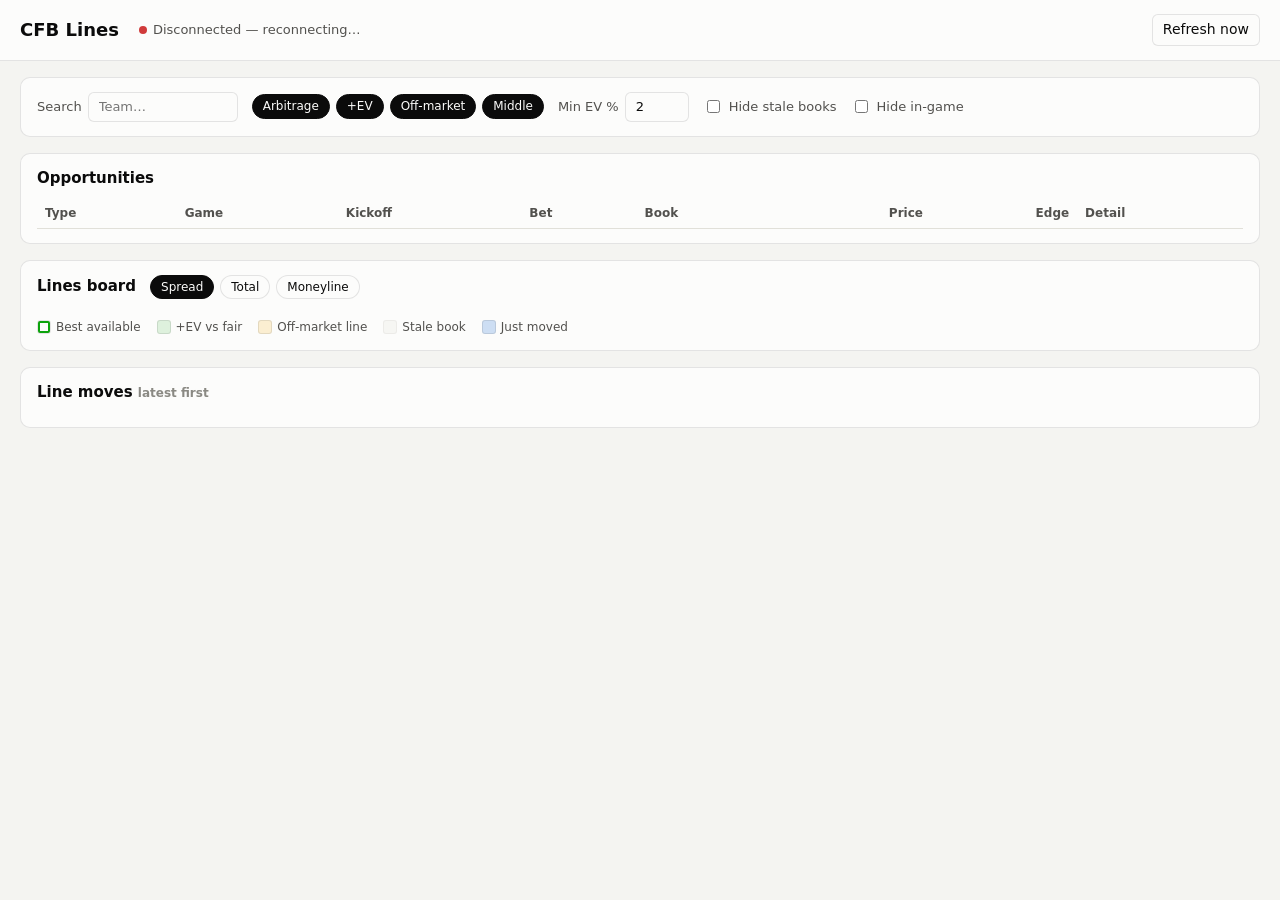
==== cfb_lines/static/index.html @ 077679c7 "Add real-time college football lines dashboard Polls The Odds API for NCAAF spreads, totals and mone" ====
<!doctype html>
<html lang="en">
<head>
<meta charset="utf-8">
<meta name="viewport" content="width=device-width, initial-scale=1">
<title>CFB Lines</title>
<style>
:root {
  color-scheme: light;
  --bg: #f4f4f1;
  --surface: #fcfcfb;
  --surface-2: #f0efea;
  --text: #0b0b0b;
  --text-2: #52514e;
  --muted: #8a8983;
  --grid: #e1e0d9;
  --border: rgba(11, 11, 11, 0.10);
  --accent: #2a78d6;
  --good: #0ca30c;
  --good-text: #006300;
  --good-wash: rgba(12, 163, 12, 0.12);
  --warning: #fab219;
  --warning-wash: rgba(250, 178, 25, 0.18);
  --serious: #ec835a;
  --critical: #d03b3b;
  --flash: rgba(42, 120, 214, 0.22);
}
@media (prefers-color-scheme: dark) {
  :root:not([data-theme="light"]) {
    color-scheme: dark;
    --bg: #121211;
    --surface: #1a1a19;
    --surface-2: #232321;
    --text: #f0efec;
    --text-2: #c3c2b7;
    --muted: #8a8983;
    --grid: #2c2c2a;
    --border: rgba(255, 255, 255, 0.10);
    --accent: #3987e5;
    --good-text: #0ca30c;
    --good-wash: rgba(12, 163, 12, 0.18);
    --warning-wash: rgba(250, 178, 25, 0.14);
    --flash: rgba(57, 135, 229, 0.30);
  }
}
* { box-sizing: border-box; }
body {
  margin: 0; background: var(--bg); color: var(--text);
  font: 14px/1.4 system-ui, -apple-system, "Segoe UI", sans-serif;
  font-variant-numeric: tabular-nums;
}
header {
  display: flex; flex-wrap: wrap; align-items: center; gap: 12px 20px;
  padding: 14px 20px; background: var(--surface); border-bottom: 1px solid var(--border);
  position: sticky; top: 0; z-index: 5;
}
h1 { font-size: 18px; margin: 0; }
h2 { font-size: 15px; margin: 0 0 10px; }
.status { display: flex; flex-wrap: wrap; gap: 6px 16px; color: var(--text-2); font-size: 13px; }
.status b { color: var(--text); font-weight: 600; }
.dot { display: inline-block; width: 8px; height: 8px; border-radius: 50%; margin-right: 6px; background: var(--muted); }
.dot.live { background: var(--good); }
.dot.err { background: var(--critical); }
.spacer { flex: 1; }
button, input, select {
  font: inherit; color: var(--text); background: var(--surface);
  border: 1px solid var(--border); border-radius: 6px; padding: 5px 10px;
}
button { cursor: pointer; }
button:hover { background: var(--surface-2); }
main { padding: 16px 20px 40px; display: grid; grid-template-columns: minmax(0, 1fr); gap: 16px; }
.card { background: var(--surface); border: 1px solid var(--border); border-radius: 10px; padding: 14px 16px; }
.alert { border-color: var(--critical); color: var(--critical); }
.filters { display: flex; flex-wrap: wrap; gap: 8px 14px; align-items: center; }
.filters label { display: flex; align-items: center; gap: 6px; color: var(--text-2); font-size: 13px; }
.chips { display: flex; gap: 6px; flex-wrap: wrap; }
.chip { border-radius: 999px; padding: 3px 10px; font-size: 12px; }
.chip[aria-pressed="true"] { background: var(--text); color: var(--surface); border-color: var(--text); }
.scroll { overflow-x: auto; }
table { border-collapse: collapse; width: 100%; }
th, td { padding: 6px 8px; text-align: left; border-bottom: 1px solid var(--grid); white-space: nowrap; }
th { font-size: 12px; font-weight: 600; color: var(--text-2); position: sticky; top: 0; background: var(--surface); }
td.num, th.num { text-align: right; }
.sub { color: var(--muted); font-size: 12px; }
.badge {
  display: inline-flex; align-items: center; gap: 4px; padding: 1px 7px; border-radius: 4px;
  font-size: 11px; font-weight: 700; letter-spacing: .02em; border: 1px solid currentColor;
}
.badge.ARB { color: var(--good-text); }
.badge.EV { color: var(--accent); }
.badge.OFF_MARKET { color: var(--serious); }
.badge.MIDDLE { color: var(--text-2); }
.badge.LIVE { color: var(--critical); }
.stale-tag { color: var(--muted); font-size: 12px; }
.edge { font-weight: 700; }
.edge.pos { color: var(--good-text); }
/* lines board */
.board td.game { min-width: 210px; }
.board td.cell { text-align: center; min-width: 78px; border-left: 1px solid var(--grid); }
.board tr.top td { border-bottom: none; padding-bottom: 1px; }
.board tr.bottom td { padding-top: 1px; }
.board tr.bottom td.game, .board tr.top td.game { padding-left: 8px; }
.cell .pt { display: block; font-weight: 600; }
.cell .pr { display: block; color: var(--text-2); font-size: 12px; }
.cell.best { box-shadow: inset 0 0 0 2px var(--good); }
.cell.ev { background: var(--good-wash); }
.cell.off { background: var(--warning-wash); }
.cell.stale { opacity: .45; }
.cell.flash { animation: flash 2.5s ease-out; }
@keyframes flash { from { background: var(--flash); } }
.fair { color: var(--text-2); }
.legend { display: flex; flex-wrap: wrap; gap: 6px 16px; font-size: 12px; color: var(--text-2); margin-top: 10px; }
.sw { display: inline-block; width: 14px; height: 14px; border-radius: 3px; vertical-align: -3px; margin-right: 5px; border: 1px solid var(--border); }
.moves { max-height: 320px; overflow-y: auto; }
.up { color: var(--good-text); }
.down { color: var(--critical); }
.empty { color: var(--muted); padding: 10px 0; }
@media (max-width: 640px) {
  header, main { padding-left: 16px; padding-right: 16px; }
}
</style>
</head>
<body>
<header>
  <h1>CFB Lines</h1>
  <div class="status" id="status"><span><span class="dot"></span>Connecting…</span></div>
  <div class="spacer"></div>
  <button id="refresh" title="Poll the feed now (ignores the credit reserve)">Refresh now</button>
</header>

<main>
  <div class="card alert" id="alert" hidden></div>

  <section class="card">
    <div class="filters">
      <label>Search <input id="q" type="search" placeholder="Team…" size="14"></label>
      <div class="chips" id="typeChips" aria-label="Opportunity types"></div>
      <label>Min EV % <input id="minEv" type="number" step="0.5" min="0" value="2" style="width:64px"></label>
      <label><input id="hideStale" type="checkbox"> Hide stale books</label>
      <label><input id="hideLive" type="checkbox"> Hide in-game</label>
    </div>
  </section>

  <section class="card">
    <h2>Opportunities <span class="sub" id="oppCount"></span></h2>
    <div class="scroll">
      <table id="opps">
        <thead><tr>
          <th>Type</th><th>Game</th><th>Kickoff</th><th>Bet</th><th>Book</th>
          <th class="num">Price</th><th class="num">Edge</th><th>Detail</th>
        </tr></thead>
        <tbody></tbody>
      </table>
    </div>
  </section>

  <section class="card">
    <div class="filters" style="margin-bottom:10px">
      <h2 style="margin:0">Lines board</h2>
      <div class="chips" id="marketChips" aria-label="Market"></div>
    </div>
    <div class="scroll"><table class="board" id="board"></table></div>
    <div class="legend">
      <span><span class="sw" style="box-shadow:inset 0 0 0 2px var(--good)"></span>Best available</span>
      <span><span class="sw" style="background:var(--good-wash)"></span>+EV vs fair</span>
      <span><span class="sw" style="background:var(--warning-wash)"></span>Off-market line</span>
      <span><span class="sw" style="opacity:.45;background:var(--surface-2)"></span>Stale book</span>
      <span><span class="sw" style="background:var(--flash)"></span>Just moved</span>
    </div>
  </section>

  <section class="card">
    <h2>Line moves <span class="sub">latest first</span></h2>
    <div class="moves scroll"><table id="moves"><tbody></tbody></table></div>
  </section>
</main>

<script>
const TYPES = [
  ["ARB", "Arbitrage"], ["EV", "+EV"], ["OFF_MARKET", "Off-market"], ["MIDDLE", "Middle"],
];
const MARKETS = [["spreads", "Spread"], ["totals", "Total"], ["h2h", "Moneyline"]];
const MARKET_NAME = Object.fromEntries(MARKETS);

const state = {
  data: null,
  types: new Set(["ARB", "EV", "OFF_MARKET", "MIDDLE"]),
  market: "spreads",
  prevCells: new Map(),
};
try {
  const saved = JSON.parse(localStorage.getItem("cfb-lines-prefs") || "{}");
  if (saved.types) state.types = new Set(saved.types);
  if (saved.market) state.market = saved.market;
} catch (e) {}
function savePrefs() {
  try {
    localStorage.setItem("cfb-lines-prefs", JSON.stringify({ types: [...state.types], market: state.market }));
  } catch (e) {}
}

const $ = (id) => document.getElementById(id);
const esc = (s) => String(s).replace(/[&<>"]/g, (c) => ({ "&": "&amp;", "<": "&lt;", ">": "&gt;", '"': "&quot;" })[c]);
const fmtPrice = (p) => (p == null ? "" : p > 0 ? `+${p}` : `${p}`);
const fmtPoint = (p) => (p == null ? "" : p === 0 ? "PK" : p > 0 ? `+${p}` : `${p}`);
const fmtTime = (iso) => new Date(iso).toLocaleString([], { weekday: "short", hour: "numeric", minute: "2-digit" });
function ago(iso) {
  if (!iso) return "never";
  const s = Math.max(0, Math.round((Date.now() - new Date(iso)) / 1000));
  return s < 60 ? `${s}s ago` : `${Math.floor(s / 60)}m ${s % 60}s ago`;
}

function chips(el, items, isOn, onClick) {
  el.innerHTML = "";
  for (const [key, label] of items) {
    const b = document.createElement("button");
    b.className = "chip";
    b.textContent = label;
    b.setAttribute("aria-pressed", isOn(key));
    b.onclick = () => { onClick(key); render(); };
    el.appendChild(b);
  }
}

function filters() {
  return {
    q: $("q").value.trim().toLowerCase(),
    minEv: parseFloat($("minEv").value || "0") / 100,
    hideStale: $("hideStale").checked,
    hideLive: $("hideLive").checked,
  };
}

function gameVisible(g, f) {
  if (f.hideLive && g.live) return false;
  return !f.q || `${g.home} ${g.away}`.toLowerCase().includes(f.q);
}

function renderStatus() {
  const st = state.data.status;
  const bits = [];
  const ok = !st.last_error && !st.paused;
  bits.push(`<span><span class="dot ${ok ? "live" : "err"}"></span><b>${esc(st.provider)}</b></span>`);
  bits.push(`<span>Updated <b id="age">${ago(st.last_poll)}</b> · every ${st.poll_seconds}s</span>`);
  bits.push(`<span><b>${state.data.games.length}</b> games · <b>${state.data.books.length}</b> books</span>`);
  if (st.credits_remaining != null) {
    bits.push(`<span>API credits left <b>${st.credits_remaining.toLocaleString()}</b> (${st.fetch_cost}/poll)</span>`);
  }
  $("status").innerHTML = bits.join("");
  const alert = st.paused || (st.last_error && `Last poll failed: ${st.last_error}`);
  $("alert").hidden = !alert;
  $("alert").textContent = alert || "";
}

function renderOpps(f) {
  const games = new Map(state.data.games.map((g) => [g.id, g]));
  const rows = state.data.opportunities.filter((o) => {
    if (!state.types.has(o.type)) return false;
    if (!gameVisible(games.get(o.game_id), f)) return false;
    if (f.hideStale && o.legs.some((l) => l.stale)) return false;
    if (o.type === "EV" && o.edge < f.minEv) return false;
    return true;
  });
  $("oppCount").textContent = `${rows.length} shown`;
  const tbody = $("opps").querySelector("tbody");
  if (!rows.length) {
    tbody.innerHTML = `<tr><td colspan="8" class="empty">Nothing matches the current filters.</td></tr>`;
    return;
  }
  tbody.innerHTML = rows.map((o) => {
    const legs = o.legs;
    const label = TYPES.find((t) => t[0] === o.type)[1];
    const edge = o.type === "OFF_MARKET" || o.type === "MIDDLE" ? `${o.edge} pts` : `${(o.edge * 100).toFixed(2)}%`;
    const legCell = (fn) => legs.map(fn).join("<br>");
    return `<tr>
      <td><span class="badge ${o.type}">${label}</span>${o.live ? ' <span class="badge LIVE">LIVE</span>' : ""}</td>
      <td>${esc(o.matchup)}<div class="sub">${MARKET_NAME[o.market]}</div></td>
      <td class="sub">${fmtTime(o.commence_time)}</td>
      <td>${legCell((l) => esc(l.label))}</td>
      <td>${legCell((l) => esc(l.book_title) + (l.stale ? ' <span class="stale-tag" title="Book has not updated recently">⏱ stale</span>' : ""))}</td>
      <td class="num">${legCell((l) => fmtPrice(l.price))}</td>
      <td class="num edge ${o.type === "ARB" || o.type === "EV" ? "pos" : ""}">${edge}</td>
      <td class="sub">${esc(o.detail)}</td>
    </tr>`;
  }).join("");
}

function renderBoard(f) {
  const m = state.market;
  const books = state.data.books.filter((b) => !f.hideStale || state.data.games.some((g) => g.books[b.key] && !g.books[b.key].stale));
  const evThreshold = f.minEv;
  const offKeys = new Set(
    state.data.opportunities.filter((o) => o.type === "OFF_MARKET" && o.market === m)
      .map((o) => `${o.game_id}|${o.legs[0].book}`)
  );
  const sides = m === "totals" ? ["over", "under"] : ["away", "home"];
  let html = `<thead><tr><th>Game</th><th class="num">Fair</th>${books.map((b) => `<th style="text-align:center">${esc(b.title)}</th>`).join("")}</tr></thead><tbody>`;
  const nextCells = new Map();
  const visible = state.data.games.filter((g) => gameVisible(g, f));
  for (const g of visible) {
    const cons = g.consensus[m] || {};
    sides.forEach((side, i) => {
      const name = side === "over" ? "Over" : side === "under" ? "Under" : side === "home" ? g.home : g.away;
      const isA = side === "home" || side === "over";
      const fairPrice = isA ? cons.fair_price_a : cons.fair_price_b;
      let fairPt = "";
      if (m === "spreads" && cons.line != null) fairPt = fmtPoint(isA ? cons.line : -cons.line);
      if (m === "totals" && cons.line != null) fairPt = cons.line;
      const gameCell = i === 0
        ? `<td class="game" rowspan="1">${esc(name)} ${g.live ? '<span class="badge LIVE">LIVE</span>' : ""}<div class="sub">${fmtTime(g.commence_time)}</div></td>`
        : `<td class="game">${esc(name)}</td>`;
      html += `<tr class="${i === 0 ? "top" : "bottom"}">${gameCell}
        <td class="num fair" title="${esc(cons.fair_source || "")}">${fairPt} ${fairPrice != null ? fmtPrice(fairPrice) : "–"}</td>`;
      for (const b of books) {
        const bk = g.books[b.key];
        const q = bk && bk.markets[m] && bk.markets[m][side];
        if (!q || (f.hideStale && bk.stale)) { html += `<td class="cell sub">–</td>`; continue; }
        const key = `${g.id}|${b.key}|${m}|${side}`;
        const val = `${q.point}|${q.price}`;
        nextCells.set(key, val);
        const prev = state.prevCells.get(key);
        const cls = ["cell"];
        if ((cons.best && cons.best[side] || []).includes(b.key)) cls.push("best");
        if (q.ev != null && q.ev >= evThreshold) cls.push("ev");
        if (offKeys.has(`${g.id}|${b.key}`)) cls.push("off");
        if (bk.stale) cls.push("stale");
        if (prev !== undefined && prev !== val) cls.push("flash");
        const title = `${b.title} · updated ${ago(bk.last_update)}${q.ev != null ? ` · EV ${(q.ev * 100).toFixed(1)}%` : ""}`;
        html += `<td class="${cls.join(" ")}" title="${esc(title)}">
          ${m === "h2h" ? "" : `<span class="pt">${m === "spreads" ? fmtPoint(q.point) : q.point}</span>`}
          <span class="${m === "h2h" ? "pt" : "pr"}">${fmtPrice(q.price)}</span></td>`;
      }
      html += `</tr>`;
    });
  }
  if (!visible.length) html += `<tr><td colspan="${books.length + 2}" class="empty">No games.</td></tr>`;
  $("board").innerHTML = html + "</tbody>";
  state.prevCells = nextCells;
}

function renderMoves(f) {
  const rows = state.data.recent_moves.filter((mv) => !f.q || mv.matchup.toLowerCase().includes(f.q)).slice(0, 60);
  const tbody = $("moves").querySelector("tbody");
  if (!rows.length) { tbody.innerHTML = `<tr><td class="empty">No moves yet.</td></tr>`; return; }
  tbody.innerHTML = rows.map((mv) => {
    const pt = (p) => (mv.market === "spreads" ? fmtPoint(p) : p ?? "");
    const dir = mv.to.price > mv.from.price ? "up" : mv.to.price < mv.from.price ? "down" : "";
    return `<tr>
      <td class="sub">${new Date(mv.t).toLocaleTimeString()}</td>
      <td>${esc(mv.matchup)}</td>
      <td>${esc(mv.book_title)}</td>
      <td>${MARKET_NAME[mv.market]} · ${esc(mv.side)}</td>
      <td class="num">${pt(mv.from.point)} ${fmtPrice(mv.from.price)} → <span class="${dir}">${pt(mv.to.point)} ${fmtPrice(mv.to.price)}</span></td>
    </tr>`;
  }).join("");
}

function render() {
  chips($("typeChips"), TYPES, (k) => state.types.has(k), (k) => {
    state.types.has(k) ? state.types.delete(k) : state.types.add(k); savePrefs();
  });
  chips($("marketChips"), MARKETS, (k) => k === state.market, (k) => {
    state.market = k; state.prevCells = new Map(); savePrefs();
  });
  if (!state.data) return;
  const f = filters();
  renderStatus();
  renderOpps(f);
  renderBoard(f);
  renderMoves(f);
}

for (const id of ["q", "minEv", "hideStale", "hideLive"]) $(id).addEventListener("input", render);
$("refresh").onclick = async () => {
  $("refresh").disabled = true;
  try { await fetch("api/refresh", { method: "POST" }); } finally { $("refresh").disabled = false; }
};
setInterval(() => {
  const el = $("age");
  if (el && state.data) el.textContent = ago(state.data.status.last_poll);
}, 1000);

function connect() {
  const es = new EventSource("api/stream");
  es.onmessage = (e) => { state.data = JSON.parse(e.data); render(); };
  es.onerror = () => {
    $("status").innerHTML = `<span><span class="dot err"></span>Disconnected — reconnecting…</span>`;
  };
}
render();
connect();
</script>
</body>
</html>
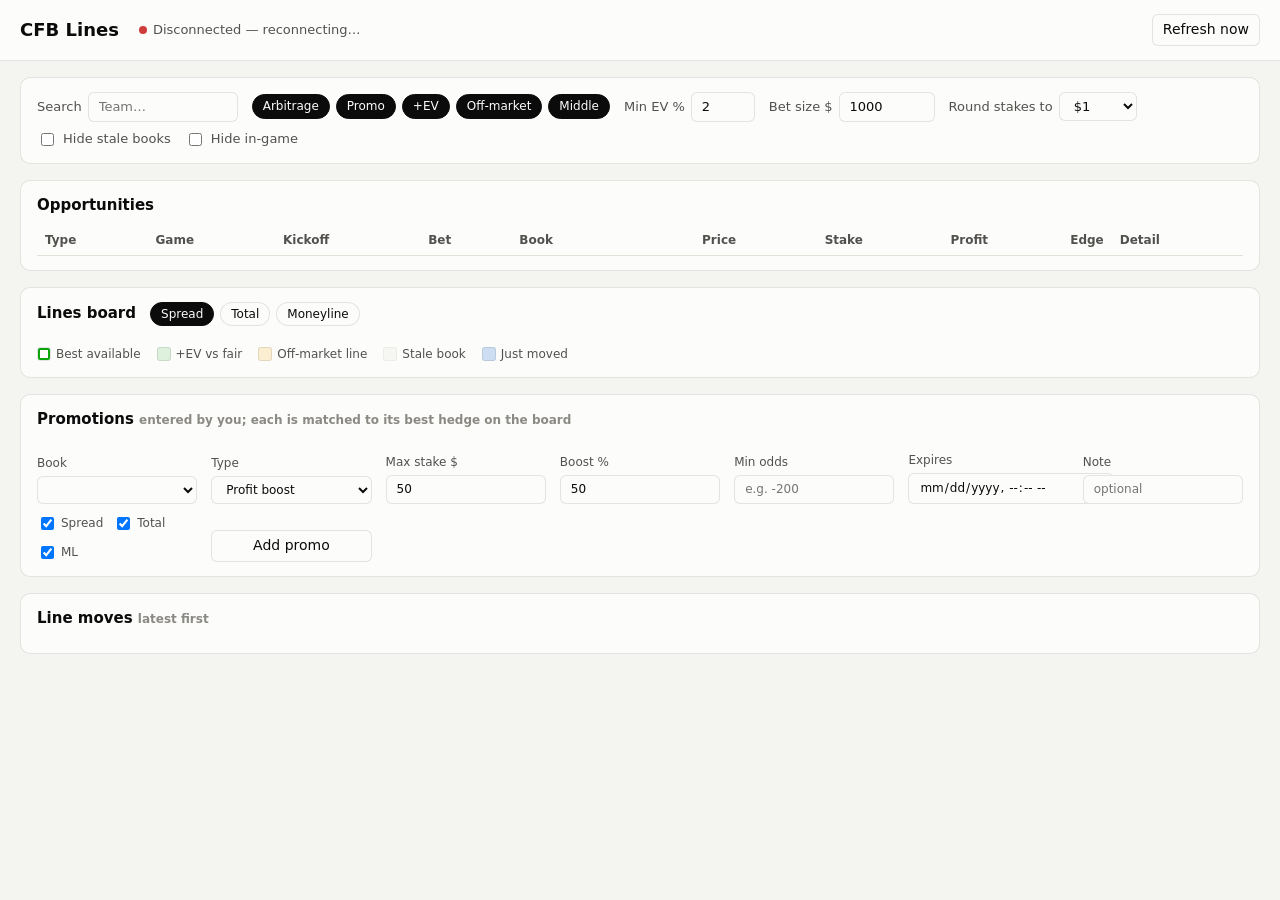
==== commit 07dbd353: "Add bet sizing and promo hedging Bet size input splits a total stake across each play's legs and sho" ====
--- a/cfb_lines/static/index.html
+++ b/cfb_lines/static/index.html
@@ -44,6 +44,7 @@
   }
 }
 * { box-sizing: border-box; }
+[hidden] { display: none !important; }
 body {
   margin: 0; background: var(--bg); color: var(--text);
   font: 14px/1.4 system-ui, -apple-system, "Segoe UI", sans-serif;
@@ -88,8 +89,19 @@
 }
 .badge.ARB { color: var(--good-text); }
 .badge.EV { color: var(--accent); }
-.badge.OFF_MARKET { color: var(--serious); }
 .badge.MIDDLE { color: var(--text-2); }
+.badge.PROMO { color: var(--serious); }
+.badge.OFF_MARKET { color: var(--text-2); }
+.money { font-weight: 700; }
+.money.pos { color: var(--good-text); }
+.money.neg { color: var(--critical); }
+.promo-form { display: grid; grid-template-columns: repeat(auto-fill, minmax(150px, 1fr)); gap: 10px 14px; align-items: end; margin-top: 12px; }
+.promo-form label { display: grid; gap: 4px; font-size: 12px; color: var(--text-2); }
+.promo-form input, .promo-form select { width: 100%; }
+.promo-form fieldset { border: none; padding: 0; margin: 0; display: flex; gap: 10px; flex-wrap: wrap; font-size: 12px; color: var(--text-2); }
+.promo-form fieldset label { display: flex; gap: 4px; align-items: center; }
+.form-error { color: var(--critical); font-size: 13px; margin-top: 8px; }
+.promo-list td { vertical-align: top; }
 .badge.LIVE { color: var(--critical); }
 .stale-tag { color: var(--muted); font-size: 12px; }
 .edge { font-weight: 700; }
@@ -136,6 +148,11 @@
       <label>Search <input id="q" type="search" placeholder="Team…" size="14"></label>
       <div class="chips" id="typeChips" aria-label="Opportunity types"></div>
       <label>Min EV % <input id="minEv" type="number" step="0.5" min="0" value="2" style="width:64px"></label>
+      <label>Bet size $ <input id="betSize" type="number" step="50" min="1" value="1000" style="width:96px"
+        title="Total cash per play, split across its legs"></label>
+      <label>Round stakes to <select id="roundTo">
+        <option value="0.01">cents</option><option value="1" selected>$1</option><option value="5">$5</option><option value="10">$10</option>
+      </select></label>
       <label><input id="hideStale" type="checkbox"> Hide stale books</label>
       <label><input id="hideLive" type="checkbox"> Hide in-game</label>
     </div>
@@ -147,7 +164,7 @@
       <table id="opps">
         <thead><tr>
           <th>Type</th><th>Game</th><th>Kickoff</th><th>Bet</th><th>Book</th>
-          <th class="num">Price</th><th class="num">Edge</th><th>Detail</th>
+          <th class="num">Price</th><th class="num">Stake</th><th class="num">Profit</th><th class="num">Edge</th><th>Detail</th>
         </tr></thead>
         <tbody></tbody>
       </table>
@@ -170,6 +187,33 @@
   </section>
 
   <section class="card">
+    <h2>Promotions <span class="sub">entered by you; each is matched to its best hedge on the board</span></h2>
+    <table class="promo-list" id="promoList"><tbody></tbody></table>
+    <form class="promo-form" id="promoForm">
+      <label>Book <select name="book" required></select></label>
+      <label>Type <select name="type">
+        <option value="profit_boost">Profit boost</option>
+        <option value="bonus_bet">Bonus bet (free bet)</option>
+        <option value="no_sweat">No-sweat / refund as bonus</option>
+      </select></label>
+      <label><span data-amount-label>Max stake $</span><input name="amount" type="number" min="1" step="1" value="50" required></label>
+      <label data-for="profit_boost">Boost % <input name="boost_pct" type="number" min="1" step="1" value="50"></label>
+      <label data-for="no_sweat">Refund worth % <input name="conversion_pct" type="number" min="0" max="100" step="5" value="70"
+        title="How much of a bonus bet you expect to convert to cash (~70% is typical)"></label>
+      <label>Min odds <input name="min_odds" type="number" step="5" placeholder="e.g. -200"></label>
+      <label>Expires <input name="expires" type="datetime-local"></label>
+      <label>Note <input name="note" type="text" placeholder="optional"></label>
+      <fieldset aria-label="Markets">
+        <label><input type="checkbox" name="markets" value="spreads" checked>Spread</label>
+        <label><input type="checkbox" name="markets" value="totals" checked>Total</label>
+        <label><input type="checkbox" name="markets" value="h2h" checked>ML</label>
+      </fieldset>
+      <button type="submit">Add promo</button>
+    </form>
+    <div class="form-error" id="promoError" hidden></div>
+  </section>
+
+  <section class="card">
     <h2>Line moves <span class="sub">latest first</span></h2>
     <div class="moves scroll"><table id="moves"><tbody></tbody></table></div>
   </section>
@@ -177,25 +221,31 @@
 
 <script>
 const TYPES = [
-  ["ARB", "Arbitrage"], ["EV", "+EV"], ["OFF_MARKET", "Off-market"], ["MIDDLE", "Middle"],
+  ["ARB", "Arbitrage"], ["PROMO", "Promo"], ["EV", "+EV"], ["OFF_MARKET", "Off-market"], ["MIDDLE", "Middle"],
 ];
+const PROMO_TYPES = { profit_boost: "Profit boost", bonus_bet: "Bonus bet", no_sweat: "No-sweat" };
 const MARKETS = [["spreads", "Spread"], ["totals", "Total"], ["h2h", "Moneyline"]];
 const MARKET_NAME = Object.fromEntries(MARKETS);
 
 const state = {
   data: null,
-  types: new Set(["ARB", "EV", "OFF_MARKET", "MIDDLE"]),
+  types: new Set(TYPES.map((t) => t[0])),
   market: "spreads",
   prevCells: new Map(),
 };
 try {
   const saved = JSON.parse(localStorage.getItem("cfb-lines-prefs") || "{}");
-  if (saved.types) state.types = new Set(saved.types);
+  if (saved.types) state.types = new Set(saved.types.concat(saved.seenPromo ? [] : ["PROMO"]));
   if (saved.market) state.market = saved.market;
+  if (saved.betSize) document.getElementById("betSize").value = saved.betSize;
+  if (saved.roundTo) document.getElementById("roundTo").value = saved.roundTo;
 } catch (e) {}
 function savePrefs() {
   try {
-    localStorage.setItem("cfb-lines-prefs", JSON.stringify({ types: [...state.types], market: state.market }));
+    localStorage.setItem("cfb-lines-prefs", JSON.stringify({
+      types: [...state.types], market: state.market, seenPromo: true,
+      betSize: $("betSize").value, roundTo: $("roundTo").value,
+    }));
   } catch (e) {}
 }
 
@@ -204,6 +254,51 @@
 const fmtPrice = (p) => (p == null ? "" : p > 0 ? `+${p}` : `${p}`);
 const fmtPoint = (p) => (p == null ? "" : p === 0 ? "PK" : p > 0 ? `+${p}` : `${p}`);
 const fmtTime = (iso) => new Date(iso).toLocaleString([], { weekday: "short", hour: "numeric", minute: "2-digit" });
+const fmtMoney = (x) => {
+  const s = Math.abs(x).toLocaleString(undefined, { minimumFractionDigits: 2, maximumFractionDigits: 2 });
+  return `${x < -0.005 ? "−" : "+"}$${s}`;
+};
+const fmtStake = (x) => `$${x.toLocaleString(undefined, { minimumFractionDigits: x % 1 ? 2 : 0, maximumFractionDigits: 2 })}`;
+
+// Mirrors cfb_lines/sizing.py: stake_i ∝ 1 / (win_i + loss_i) equalizes every outcome.
+function sizePlay(o, total, step) {
+  const { mode, units, fixed } = o.sizing;
+  let stakes;
+  if (mode === "single") {
+    stakes = [total];
+  } else {
+    const w = units.map((u) => 1 / (u.win + u.loss));
+    const scale = fixed ? fixed[1] / w[fixed[0]] : total / w.reduce((a, wi, i) => a + wi * units[i].cash, 0);
+    stakes = w.map((wi) => wi * scale);
+  }
+  stakes = stakes.map((s, i) => (fixed && fixed[0] === i ? Math.round(s * 100) / 100
+    : Math.max(step, Math.round(s / step) * step)));
+  const losses = stakes.map((s, i) => s * units[i].loss);
+  const lossSum = losses.reduce((a, b) => a + b, 0);
+  const outs = stakes.map((s, i) => s * units[i].win - (lossSum - losses[i]));
+  const allWin = stakes.reduce((a, s, i) => a + s * units[i].win, 0);
+  const cash = stakes.reduce((a, s, i) => a + s * units[i].cash, 0);
+  return { stakes, outs, allWin, cash, min: Math.min(...outs), max: Math.max(...outs) };
+}
+
+function profitCell(o, sz) {
+  const cls = (x) => `money ${x > 0.005 ? "pos" : x < -0.005 ? "neg" : ""}`;
+  const m = (x) => `<span class="${cls(x)}">${fmtMoney(x)}</span>`;
+  const middle = o.sizing.middle ? `<div class="sub">${m(sz.allWin)} if middle hits</div>` : "";
+  switch (o.type) {
+    case "ARB":
+      return `${m(sz.min)}<div class="sub">locked${sz.max - sz.min > 0.01 ? ` (up to ${fmtMoney(sz.max)})` : ""}</div>${middle}`;
+    case "PROMO":
+      return `${m(sz.min)}<div class="sub">locked · ${fmtStake(sz.cash)} cash in</div>${middle}`;
+    case "MIDDLE":
+      return `${m(sz.allWin)}<div class="sub">if it hits; ${fmtMoney(sz.min)} if not</div>`;
+    case "EV":
+      return `${m(o.edge * sz.stakes[0])}<div class="sub">expected · wins ${fmtMoney(sz.outs[0])}</div>`;
+    default:
+      return `${m(sz.outs[0])}<div class="sub">if it wins</div>`;
+  }
+}
+
 function ago(iso) {
   if (!iso) return "never";
   const s = Math.max(0, Math.round((Date.now() - new Date(iso)) / 1000));
@@ -264,13 +359,17 @@
   $("oppCount").textContent = `${rows.length} shown`;
   const tbody = $("opps").querySelector("tbody");
   if (!rows.length) {
-    tbody.innerHTML = `<tr><td colspan="8" class="empty">Nothing matches the current filters.</td></tr>`;
+    tbody.innerHTML = `<tr><td colspan="10" class="empty">Nothing matches the current filters.</td></tr>`;
     return;
   }
+  const total = Math.max(1, parseFloat($("betSize").value) || 0);
+  const step = parseFloat($("roundTo").value);
   tbody.innerHTML = rows.map((o) => {
     const legs = o.legs;
+    const sz = sizePlay(o, total, step);
     const label = TYPES.find((t) => t[0] === o.type)[1];
-    const edge = o.type === "OFF_MARKET" || o.type === "MIDDLE" ? `${o.edge} pts` : `${(o.edge * 100).toFixed(2)}%`;
+    const edge = o.type === "OFF_MARKET" || o.type === "MIDDLE" ? `${o.edge} pts`
+      : o.type === "PROMO" ? `${(o.edge * 100).toFixed(1)}% conv.` : `${(o.edge * 100).toFixed(2)}%`;
     const legCell = (fn) => legs.map(fn).join("<br>");
     return `<tr>
       <td><span class="badge ${o.type}">${label}</span>${o.live ? ' <span class="badge LIVE">LIVE</span>' : ""}</td>
@@ -279,7 +378,9 @@
       <td>${legCell((l) => esc(l.label))}</td>
       <td>${legCell((l) => esc(l.book_title) + (l.stale ? ' <span class="stale-tag" title="Book has not updated recently">⏱ stale</span>' : ""))}</td>
       <td class="num">${legCell((l) => fmtPrice(l.price))}</td>
-      <td class="num edge ${o.type === "ARB" || o.type === "EV" ? "pos" : ""}">${edge}</td>
+      <td class="num">${legCell((l, i) => fmtStake(sz.stakes[i]) + (l.promo ? ` <span class="sub">${esc(l.promo)}</span>` : ""))}</td>
+      <td class="num">${profitCell(o, sz)}</td>
+      <td class="num edge ${["ARB", "EV", "PROMO"].includes(o.type) ? "pos" : ""}">${edge}</td>
       <td class="sub">${esc(o.detail)}</td>
     </tr>`;
   }).join("");
@@ -355,6 +456,80 @@
   }).join("");
 }
 
+function renderPromos() {
+  const promos = state.data.promos || [];
+  const counts = {};
+  for (const o of state.data.opportunities) if (o.type === "PROMO") counts[o.promo_id] = (counts[o.promo_id] || 0) + 1;
+  const titles = Object.fromEntries(state.data.books.map((b) => [b.key, b.title]));
+  const tbody = $("promoList").querySelector("tbody");
+  tbody.innerHTML = promos.length ? promos.map((p) => {
+    const terms = [
+      p.type === "profit_boost" ? `+${p.boost_pct}% profit, max $${p.amount}` :
+      p.type === "bonus_bet" ? `$${p.amount} bonus bet` : `$${p.amount} no-sweat (refund ≈ ${p.conversion_pct}%)`,
+      p.min_odds != null ? `odds ≥ ${fmtPrice(p.min_odds)}` : "",
+      p.markets.length < 3 ? p.markets.map((k) => MARKET_NAME[k]).join("/") : "",
+      p.expires ? `expires ${fmtTime(p.expires)}` : "",
+    ].filter(Boolean).join(" · ");
+    const n = counts[p.id] || 0;
+    return `<tr>
+      <td><span class="badge PROMO">${PROMO_TYPES[p.type]}</span></td>
+      <td><b>${esc(titles[p.book] || p.book)}</b><div class="sub">${esc(p.note)}</div></td>
+      <td>${esc(terms)}</td>
+      <td class="sub">${n ? `${n} play${n > 1 ? "s" : ""} in Opportunities` : "no hedge found right now"}</td>
+      <td class="num"><button data-del="${esc(p.id)}">Remove</button></td>
+    </tr>`;
+  }).join("") : `<tr><td class="empty">No promos yet. Add the boosts, bonus bets and no-sweats in your accounts below.</td></tr>`;
+
+  const sel = $("promoForm").elements.book;
+  const current = sel.value;
+  const options = state.data.books.map((b) => `<option value="${esc(b.key)}">${esc(b.title)}</option>`).join("");
+  if (sel.dataset.options !== options) {
+    sel.innerHTML = options;
+    sel.dataset.options = options;
+    if (current) sel.value = current;
+  }
+}
+
+function syncPromoForm() {
+  const f = $("promoForm");
+  const type = f.elements.type.value;
+  for (const el of f.querySelectorAll("[data-for]")) el.hidden = el.dataset.for !== type;
+  f.querySelector("[data-amount-label]").textContent = type === "bonus_bet" ? "Bonus amount $" : "Max stake $";
+}
+
+$("promoForm").elements.type.addEventListener("change", syncPromoForm);
+$("promoForm").addEventListener("submit", async (e) => {
+  e.preventDefault();
+  const f = e.target;
+  const num = (name) => (f.elements[name].value === "" ? null : Number(f.elements[name].value));
+  const body = {
+    book: f.elements.book.value,
+    type: f.elements.type.value,
+    amount: num("amount"),
+    min_odds: num("min_odds"),
+    markets: [...f.querySelectorAll("input[name=markets]:checked")].map((c) => c.value),
+    note: f.elements.note.value,
+    expires: f.elements.expires.value ? new Date(f.elements.expires.value).toISOString() : null,
+  };
+  if (body.type === "profit_boost") body.boost_pct = num("boost_pct");
+  if (body.type === "no_sweat") body.conversion_pct = num("conversion_pct");
+  const res = await fetch("api/promos", { method: "POST", headers: { "Content-Type": "application/json" }, body: JSON.stringify(body) });
+  const err = $("promoError");
+  if (!res.ok) {
+    const detail = (await res.json().catch(() => ({}))).detail;
+    err.textContent = Array.isArray(detail) ? detail.map((d) => d.msg).join("; ") : detail || `Error ${res.status}`;
+    err.hidden = false;
+    return;
+  }
+  err.hidden = true;
+  f.elements.note.value = "";
+});
+$("promoList").addEventListener("click", async (e) => {
+  const id = e.target.dataset && e.target.dataset.del;
+  if (id) await fetch(`api/promos/${encodeURIComponent(id)}`, { method: "DELETE" });
+});
+syncPromoForm();
+
 function render() {
   chips($("typeChips"), TYPES, (k) => state.types.has(k), (k) => {
     state.types.has(k) ? state.types.delete(k) : state.types.add(k); savePrefs();
@@ -367,10 +542,12 @@
   renderStatus();
   renderOpps(f);
   renderBoard(f);
+  renderPromos();
   renderMoves(f);
 }
 
 for (const id of ["q", "minEv", "hideStale", "hideLive"]) $(id).addEventListener("input", render);
+for (const id of ["betSize", "roundTo"]) $(id).addEventListener("input", () => { savePrefs(); render(); });
 $("refresh").onclick = async () => {
   $("refresh").disabled = true;
   try { await fetch("api/refresh", { method: "POST" }); } finally { $("refresh").disabled = false; }
